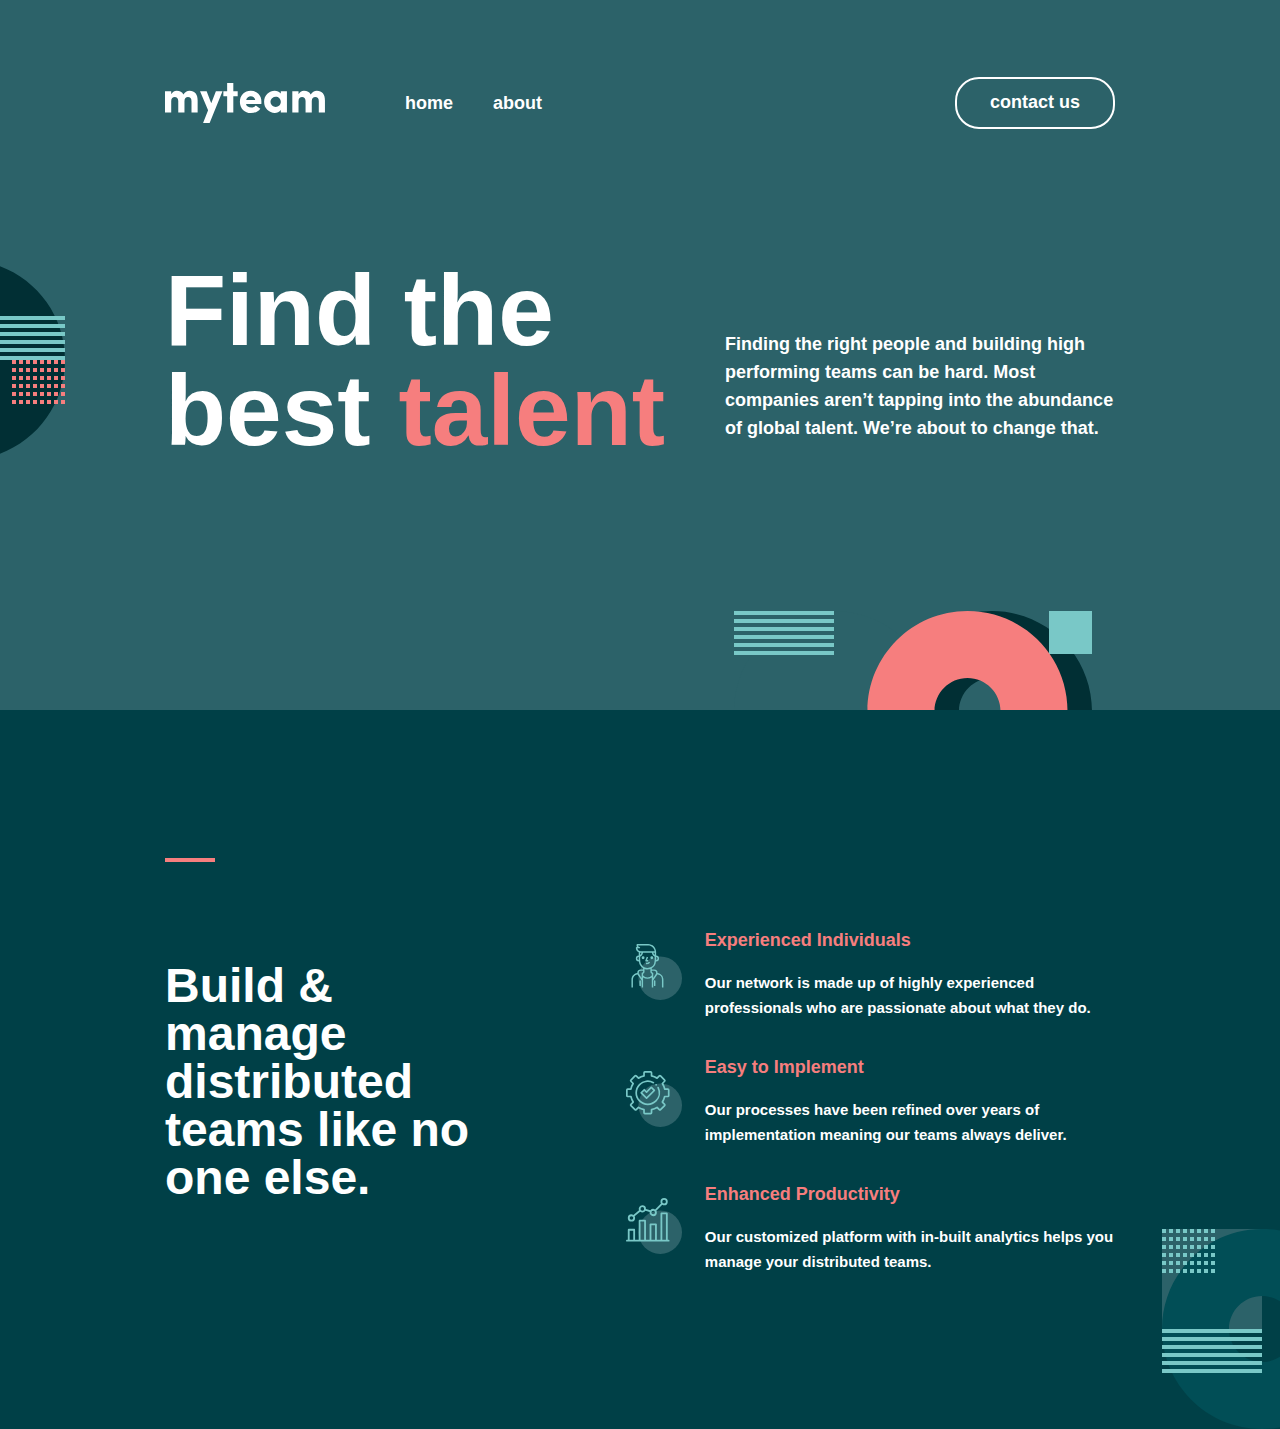
==== index.html @ ae68f4cc "add setting-section" ====
<!DOCTYPE html>
<html lang="en">
<head>
  <meta charset="UTF-8">
  <meta http-equiv="X-UA-Compatible" content="IE=edge">
  <meta name="viewport" content="width=device-width, initial-scale=1.0">
  <title>MyTeam</title>

  <!-- Google fonts -->


  <!-- STYLESHEET -->
  <link rel="stylesheet" href="css/normalize.css">
  <link rel="stylesheet" href="css/style.css">
</head>
<body>
  <!-- SITE_HEADER -->
  <header class="header">
    <div class="container">
      <nav class="site-nav">
        <a class="logo-link" href="index.html"><img class="logo" src="/img/myteam.svg" alt="Myteamlogo" width="160" height="40"></a>
        <ul class="navbar-list">
          <li class="navbar-item">
            <a href="#" class="navbar-link">home</a>
          </li>
          <li class="navbar-item">
            <a href="#" class="navbar-link">about</a>
          </li>
        </ul>
        <a href="#" class="navbar-link navbar-button">contact us</a>
      </nav>
    </div>

    <!-- SITE-HERO -->
    <div class="container">
      <div class="hero">
        <img src="/img/directors-circle.svg" alt="director-circle" class="director-circle">
        <img src="/img/hero-circle-red.svg" alt="hero-circle-red" class="hero-circle-red">
        <h1 class="site-title">Find the best <span class="hero-highlight-word">talent</span></h1>
        <p class="site-text">Finding the right people and building high performing teams can be hard. Most companies aren’t tapping into the abundance of global talent. We’re about to change that.</p>
      </div>
    </div>
  </header>

  <!-- SECTION -->
  <section class="setting-section">
    <div class="container">
      <div class="wrapper">
        <hr class="setting-section-line">
        <h2 class="setting-title">Build & manage distributed teams like no one else.</h2>
        <div class="setting-features">
          <div class="setting-feature-item">
            <img src="/img/icon-circle-man.svg" alt="icon-man" width="56" height="56" class="setting-feature-item-img">
            <div class="setting-feature-item-info">
              <h3 class="setting-feature-item-info-title">Experienced Individuals</h3>
              <p class="setting-feature-item-info-text">
                Our network is made up of highly experienced professionals who are passionate about what they do.
              </p>
            </div>
          </div>

          <div class="setting-feature-item">
            <img src="/img/icon-circle-check-cog.svg" alt="check-cog" width="56" height="56" class="setting-feature-item-img">
            <div class="setting-feature-item-info">
              <h3 class="setting-feature-item-info-title">Easy to Implement</h3>
              <p class="setting-feature-item-info-text">
                Our processes have been refined over years of implementation meaning our teams always deliver.
              </p>
            </div>
          </div>

          <div class="setting-feature-item">
            <img src="/img/icon-circle-line-chart.svg" alt="line-chart" width="56" height="56" class="setting-feature-item-img">
            <div class="setting-feature-item-info">
              <h3 class="setting-feature-item-info-title">Enhanced Productivity</h3>
              <p class="setting-feature-item-info-text">
                Our customized platform with in-built analytics helps you manage your distributed teams.
              </p>
            </div>
          </div>

          <img class="setting-feature-client-circle" src="img/clients-circle.svg" alt="clients-circle" width="200" height="200" >
        </div>
      </div>
    </div>
  </section>




</body>
</html>
---- css/style.css ----
/* FONTS */
@font-face {
  font-family: 'Poppins';
  src: url('fonts/Poppins-SemiBold.woff2') format('woff2'),
  url('fonts/Poppins-SemiBold.woff') format('woff');
  font-weight: 600;
  font-style: normal;
  font-display: swap;
}

@font-face {
  font-family: 'Poppins';
  src: url('fonts/Poppins-Bold.woff2') format('woff2'),
  url('fonts/Poppins-Bold.woff') format('woff');
  font-weight: bold;
  font-style: normal;
  font-display: swap;
}


/* Custom Prop */
:root{
  --Midnight-Green: #014E56;
  --Light-Coral: #f67e7e;
  --Rapture-Blue: #79c8c9;
  --Polic-Blue: #2c6269;
  --Deep-Jungle-Green:#004047;
  --Sacramento-State-Green: #012f34;
  --Dark-Green: #002529;
}

/* GLOBAL STYLES */

html{
  box-sizing: border-box;
  height: 100%;
  scroll-behavior: smooth;
}

*,
*::before,
*::after{
  box-sizing: inherit;
}

body{
  display: flex;
  flex-direction: column;
  height: 100%;
  margin: 0;
  padding: 0;
  font-size: 16px;
  line-height: 1.5;
  font-family: "Roboto", "Arial", sans-serif;
  background-color: var();
  color: var();
}

img{
  max-width: 100%;
  height: auto;
}


/* CONTAINER*/
.container{
  width: 100%;
  max-width: 1440px;
  padding-left: 165px;
  padding-right: 165px;
  margin-left: auto;
  margin-right: auto;
}

/* MAIN CONTENT */
.main-content{
  flex-grow: 1;
}

/* SITE-HEADER */
.header {
  background-color: var(--Polic-Blue);
}

.site-nav {
  width: 100%;
  max-width: 1110px;
  display: flex;
  align-items: center;
  padding-top: 77px;
  padding-bottom: 77px;

}
.logo-link{
  text-decoration: none;

}

.logo {
  display: block;
  object-fit: cover;
  margin-right: 80px;
  width: 160px;
  height: 40px;
}
.navbar-list {
  display: flex;
  list-style: none;
  margin: 0;
  padding: 0;
}
.navbar-item:not(:last-child){
  margin-right: 40px;
}
.navbar-link {
  color: #fff;
  text-decoration: none;
  font-family: "Livvic" sans-serif;
  font-size: 18px;
  line-height: 28px;
  font-weight: 600;
}
.navbar-link:hover{
  color: var(--Light-Coral);
}
.navbar-button {
  margin-left: auto;
  padding: 9px 33px 11px 33px;
  font-family: "Livvic" sans-serif;
  font-size: 18px;
  line-height: 28px;
  font-weight: 600;
  color: #fff;
  border-radius: 24px;
  border: 2px solid #fff;
}
.navbar-button:hover{
  background-color: #fff;
  color: #002529;
}

/* SITE-HERO */
.hero {
  display: flex;
  margin: 0;
  padding: 0;
  align-items: flex-end;
  color: #fff;
  padding-top: 54px;
  padding-bottom: 250px;
  position: relative;
}

.director-circle{
  position: absolute;
  width: 200px;
  height: 200px;
  top: 54px;
  left: -300px
}

.hero-circle-red{
  position: absolute;
  bottom: -20%;
  right: 23px;
  z-index: 1;
}

.site-title {
  width: 605px;
  margin: 0;
  margin-right: 30px;
  padding: 0;
  font-family: "Livvic" sans-serif;
  font-size: 100px;
  line-height: 100px;
  font-weight: 700;
}

.site-text {
  width: 445px;
  margin-left: auto;
  font-family: "Livvic" sans-serif;
  font-size: 18px;
  line-height: 28px;
  font-weight: 600;
}

.hero-highlight-word{
  color: var(--Light-Coral);
}

/* SETTING-SECTION */
.setting-section {
  background-color: var(--Deep-Jungle-Green);
  z-index: 3;


}
.wrapper {
  display: flex;
  align-items: flex-start;
  width: 100%;
  max-width: 1110px;
  padding-top: 198px;
  padding-bottom: 140px;
  position: relative;

}
.setting-section-line{
  position: absolute;
  top: 140px;
  left: 0;
  width: 50px;
  height: 4px;
  border: none;
  background-color: var(--Light-Coral);
}

.setting-title {
  width: 548px;
  padding: 0;
  margin: 0;
  padding-top: 54px;
  margin-right: 125px;
  font-family: "Livvic" sans-serif;
  font-size: 48px;
  line-height: 48px;
  font-weight: 700;
  color: #fff;
}
.setting-features {
}
.setting-feature-item {
  display: flex;
  align-items: center;
}
.setting-feature-item-img {
  display: block;
  width: 56px;
  height: 56px;
  margin-right: 23px;
  object-fit: cover;
}
.setting-feature-item-info {
}
.setting-feature-item-info-title {
  font-family: "Livvic" sans-serif;
  font-size: 18px;
  line-height: 28px;
  font-weight: 700;
  color: var(--Light-Coral);
  margin-bottom: 16px;
}
.setting-feature-item-info-text {
  font-family: "Livvic" sans-serif;
  font-size: 15px;
  line-height: 25px;
  font-weight: 600;
  color: #fff;
}

.setting-feature-client-circle{
  position: absolute;
  right: -247px;
  bottom: 0;
}
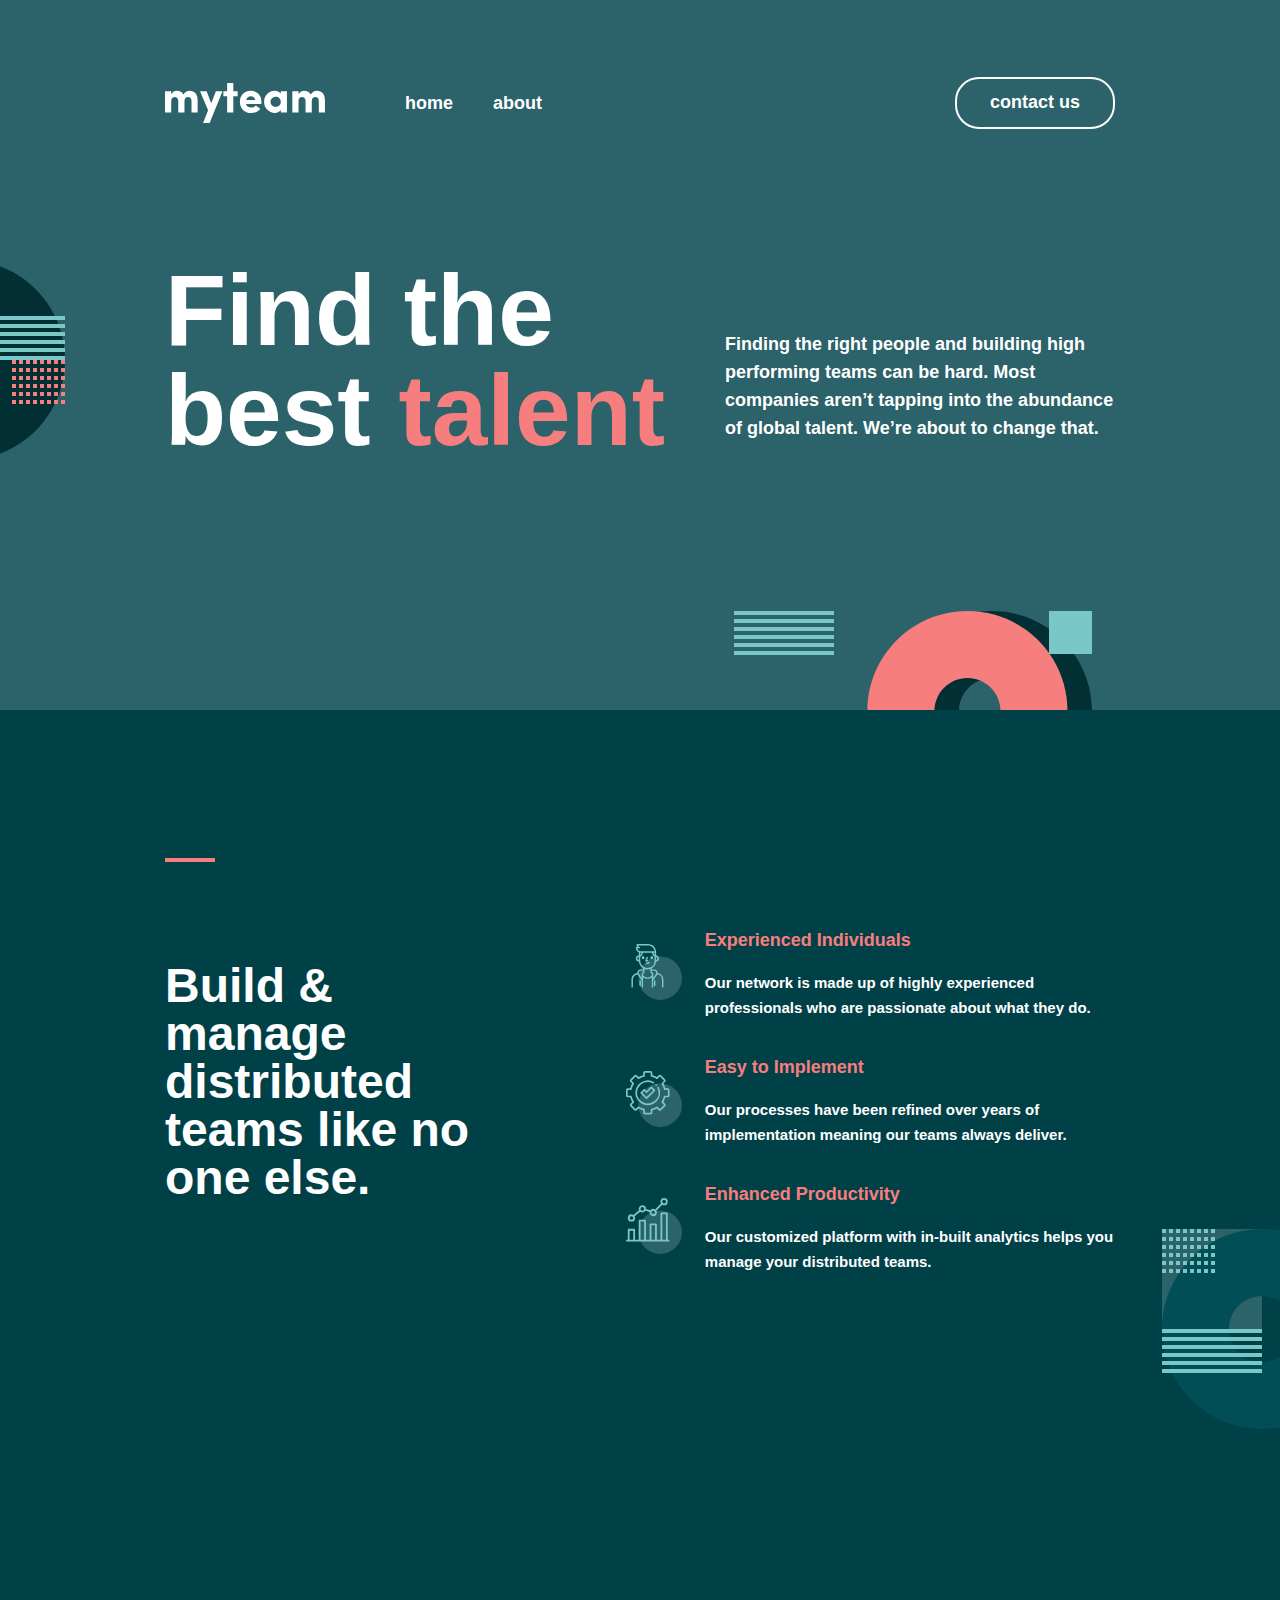
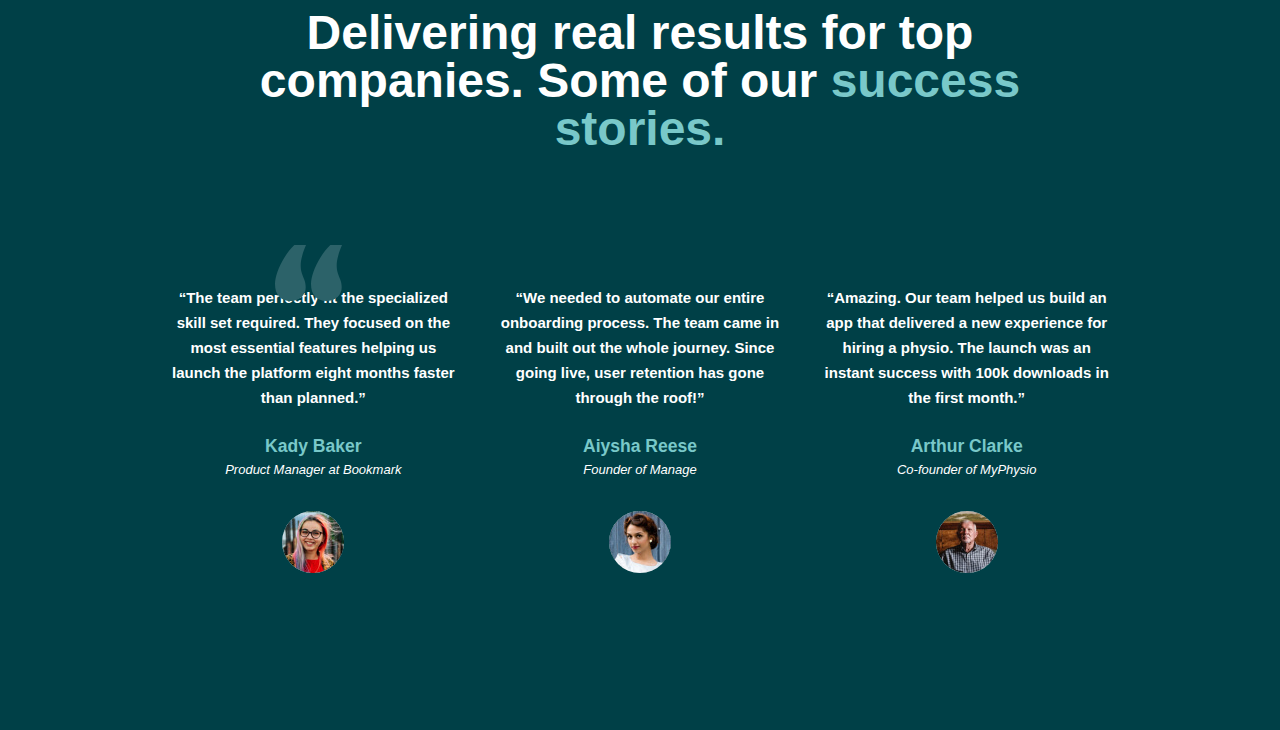
==== commit 46a1e25a: "add success story section" ====
--- a/index.html
+++ b/index.html
@@ -78,8 +78,37 @@
               </p>
             </div>
           </div>
+          <img class="setting-feature-client-circle" src="img/clients-circle.svg" alt="clients-circle" width="200" height="200" >
+        </div>
+      </div>
+    </div>
+  </section>
 
-          <img class="setting-feature-client-circle" src="img/clients-circle.svg" alt="clients-circle" width="200" height="200" >
+  <!-- SECTION -->
+  <section class="success-story-section">
+    <div class="container">
+      <h2 class="success-story-title">Delivering real results for top companies. Some of our <span class="success-story-highlight">success stories.</span></h2>
+      <div class="success-story-telling-wrapper">
+        <div class="success-story-telling-item">
+          <p class="success-story-telling-text"> “The team perfectly fit the specialized skill set required. They focused on the most essential features helping us launch the platform eight months faster than planned.”</p>
+          <img class="quotes" src="/img/icon-quotes.svg" alt="quotes">
+          <h3 class="success-story-telling-person">Kady Baker</h3>
+          <div class="success-story-telling-position">Product Manager at Bookmark</div>
+          <img class="success-story-telling-img" src="/img/kady.jpg" alt="Kady" width="62" height="62">
+        </div>
+
+        <div class="success-story-telling-item">
+          <p class="success-story-telling-text"> “We needed to automate our entire onboarding process. The team came in and built out the whole journey. Since going live, user retention has gone through the roof!”</p>
+          <h3 class="success-story-telling-person">Aiysha Reese</h3>
+          <div class="success-story-telling-position">Founder of Manage</div>
+          <img class="success-story-telling-img" src="/img/aisha.jpg" alt="Kady" width="62" height="62">
+        </div>
+
+        <div class="success-story-telling-item">
+          <p class="success-story-telling-text">“Amazing. Our team helped us build an app that delivered a new experience for hiring a physio. The launch was an instant success with 100k downloads in the first month.”</p>
+          <h3 class="success-story-telling-person">Arthur Clarke</h3>
+          <div class="success-story-telling-position">Co-founder of MyPhysio</div>
+          <img class="success-story-telling-img" src="/img/arthur.jpg" alt="Kady" width="62" height="62">
         </div>
       </div>
     </div>
--- a/css/style.css
+++ b/css/style.css
@@ -264,4 +264,92 @@
   position: absolute;
   right: -247px;
   bottom: 0;
+}
+
+/* STORY-TELLING-STORY-SECTION */
+.success-story-section {
+  padding-top: 140px;
+  padding-bottom: 150px;
+  background-color: var(--Deep-Jungle-Green);
+}
+
+.success-story-title {
+  width: 932px;
+  padding: 0;
+  padding-bottom: 92px;
+  margin-left: auto;
+  margin-right: auto;
+  font-family: "Livvic" sans-serif;
+  font-size: 48px;
+  line-height: 48px;
+  font-weight: 700;
+  color: #fff;
+  text-align: center;
+}
+.success-story-highlight{
+  color: var(--Rapture-Blue);
+
+}
+.success-story-telling-wrapper {
+  display: flex;
+  align-items: center;
+  padding: 0;
+  margin: 0;
+
+}
+.success-story-telling-item {
+  width: 350px;
+  padding: 0;
+  margin: 0;
+  font-family: "Livvic" sans-serif;
+  font-size: 15px;
+  line-height: 25px;
+  font-weight: 600;
+  color: #fff;
+  text-align: center;
+  position: relative;
+  z-index: 7;
+}
+
+.quotes{
+  position: absolute;
+  top: -40px;
+  left: 37%;
+  z-index: 3;
+}
+
+.success-story-telling-item:not(:last-child){
+  margin-right: 30px;
+}
+.success-story-telling-text {
+  padding: 0;
+  margin: 0;
+  padding-bottom: 24px;
+  font-family: "Livvic" sans-serif;
+  font-size: 15px;
+  line-height: 25px;
+  font-weight: 600;
+  color: #fff;
+  z-index: 5;
+
+}
+.success-story-telling-person {
+  padding: 0;
+  margin: 0;
+  padding-bottom: 2px;
+color: var(--Rapture-Blue);
+}
+.success-story-telling-position {
+  padding-bottom: 32px;
+  font-family: "Livvic" sans-serif;
+  font-size: 13px;
+  line-height: 18px;
+  font-weight: 500;
+  font-style: italic;
+}
+.success-story-telling-img {
+  width: 62px;
+  height: 62px;
+  object-fit: cover;
+  border-radius: 50%;
 }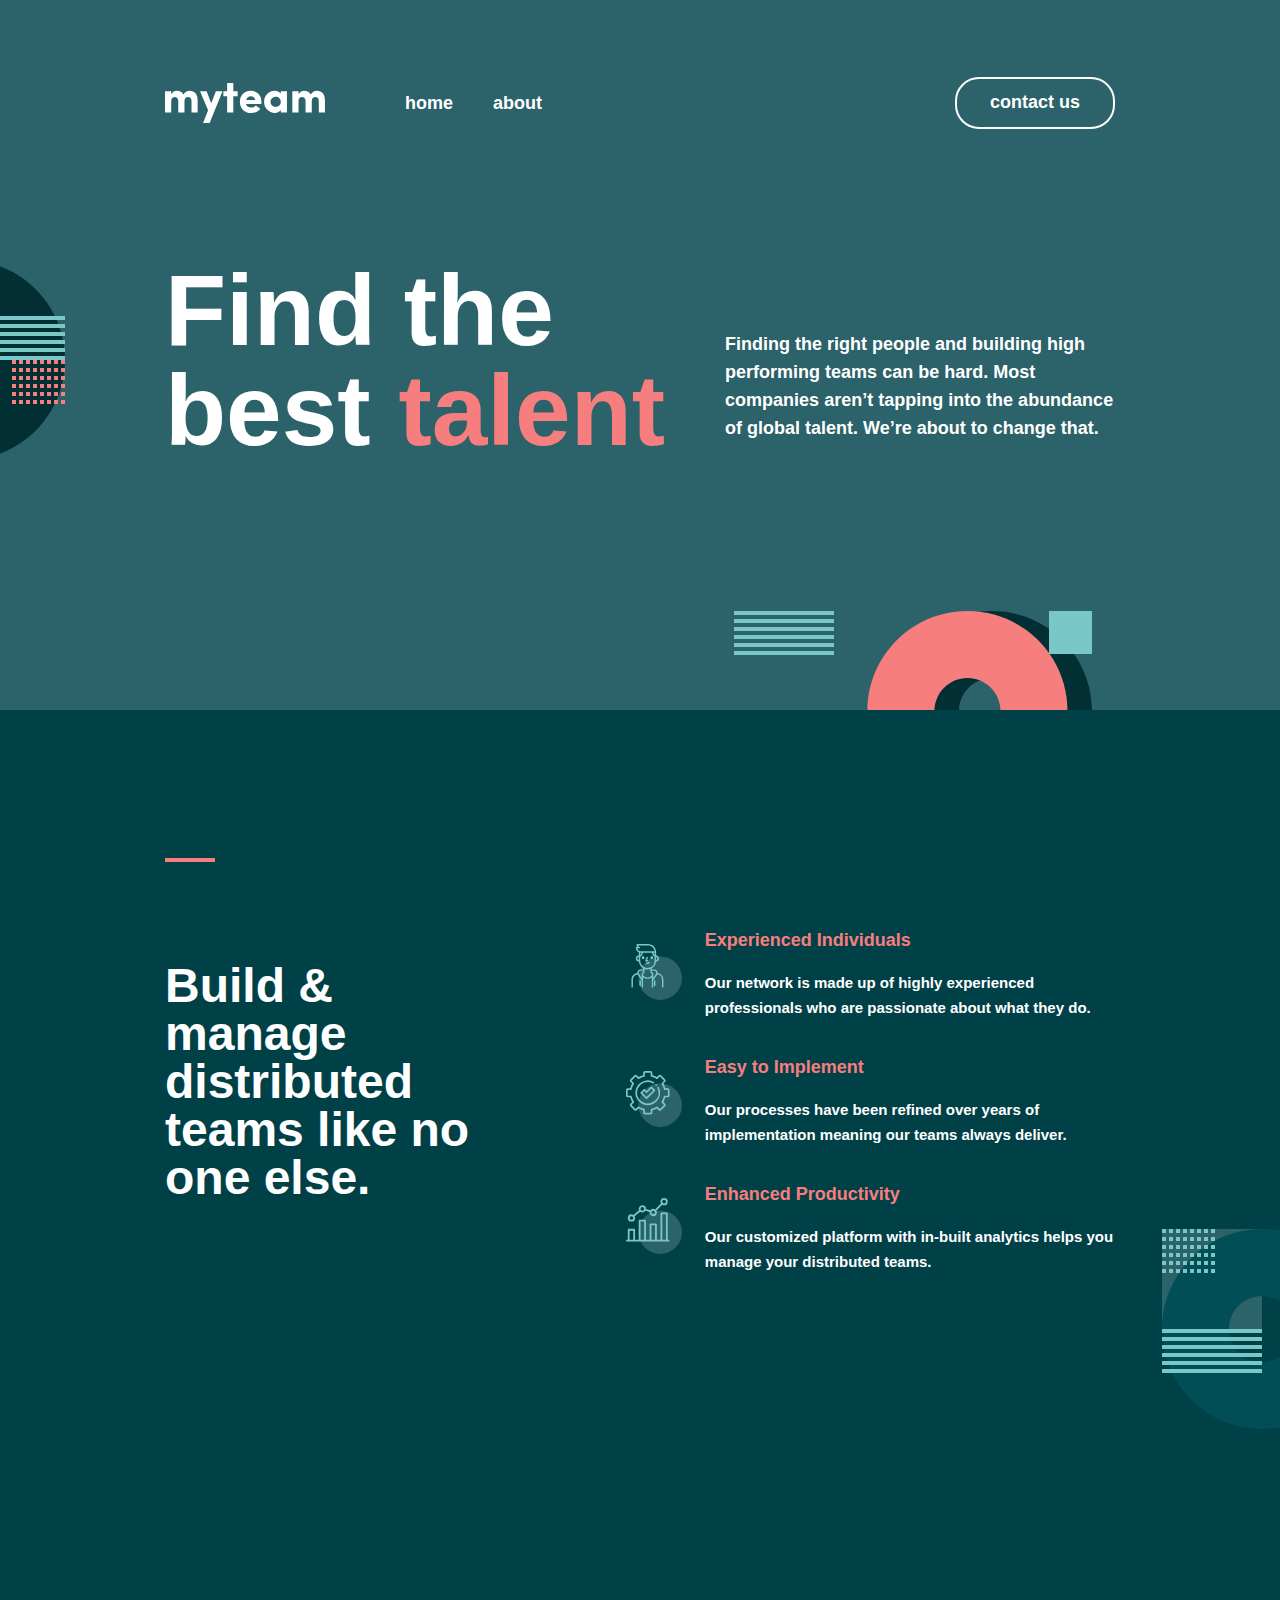
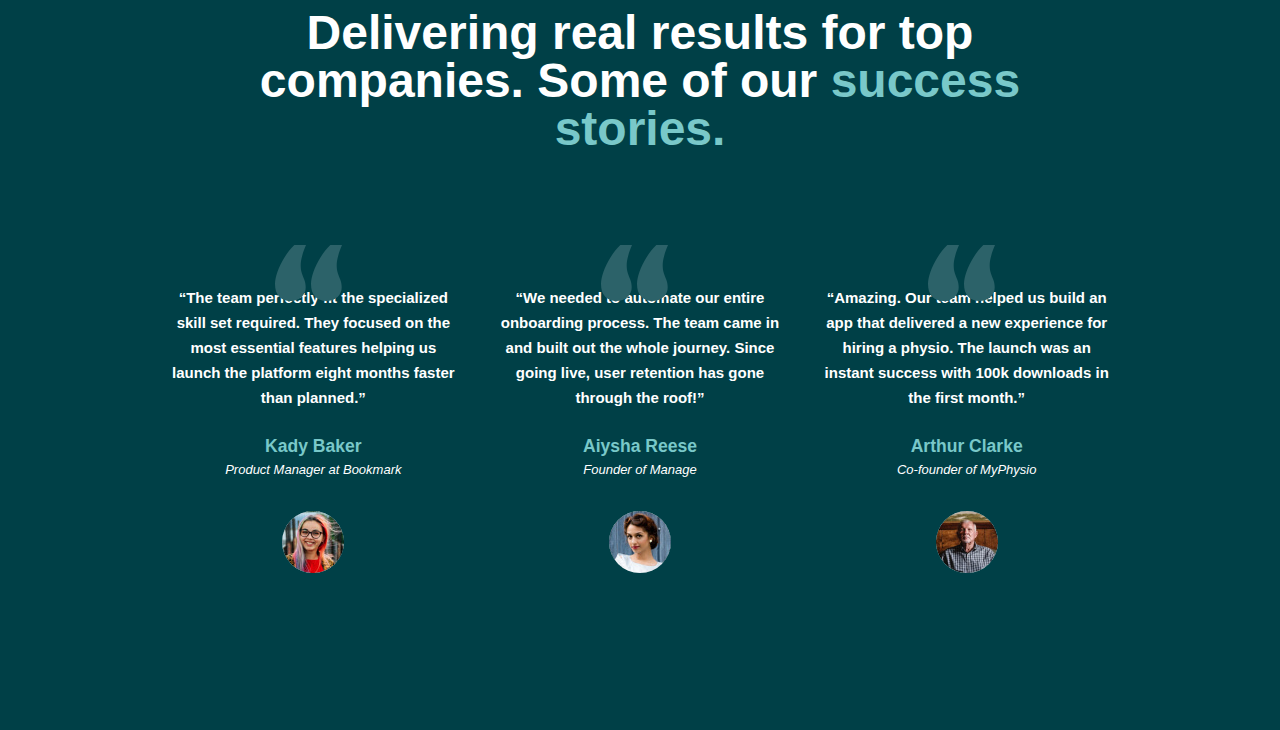
==== commit 0e8da145: "add quotes" ====
--- a/index.html
+++ b/index.html
@@ -99,6 +99,7 @@
 
         <div class="success-story-telling-item">
           <p class="success-story-telling-text"> “We needed to automate our entire onboarding process. The team came in and built out the whole journey. Since going live, user retention has gone through the roof!”</p>
+          <img class="quotes" src="/img/icon-quotes.svg" alt="quotes">
           <h3 class="success-story-telling-person">Aiysha Reese</h3>
           <div class="success-story-telling-position">Founder of Manage</div>
           <img class="success-story-telling-img" src="/img/aisha.jpg" alt="Kady" width="62" height="62">
@@ -106,6 +107,7 @@
 
         <div class="success-story-telling-item">
           <p class="success-story-telling-text">“Amazing. Our team helped us build an app that delivered a new experience for hiring a physio. The launch was an instant success with 100k downloads in the first month.”</p>
+          <img class="quotes" src="/img/icon-quotes.svg" alt="quotes">
           <h3 class="success-story-telling-person">Arthur Clarke</h3>
           <div class="success-story-telling-position">Co-founder of MyPhysio</div>
           <img class="success-story-telling-img" src="/img/arthur.jpg" alt="Kady" width="62" height="62">
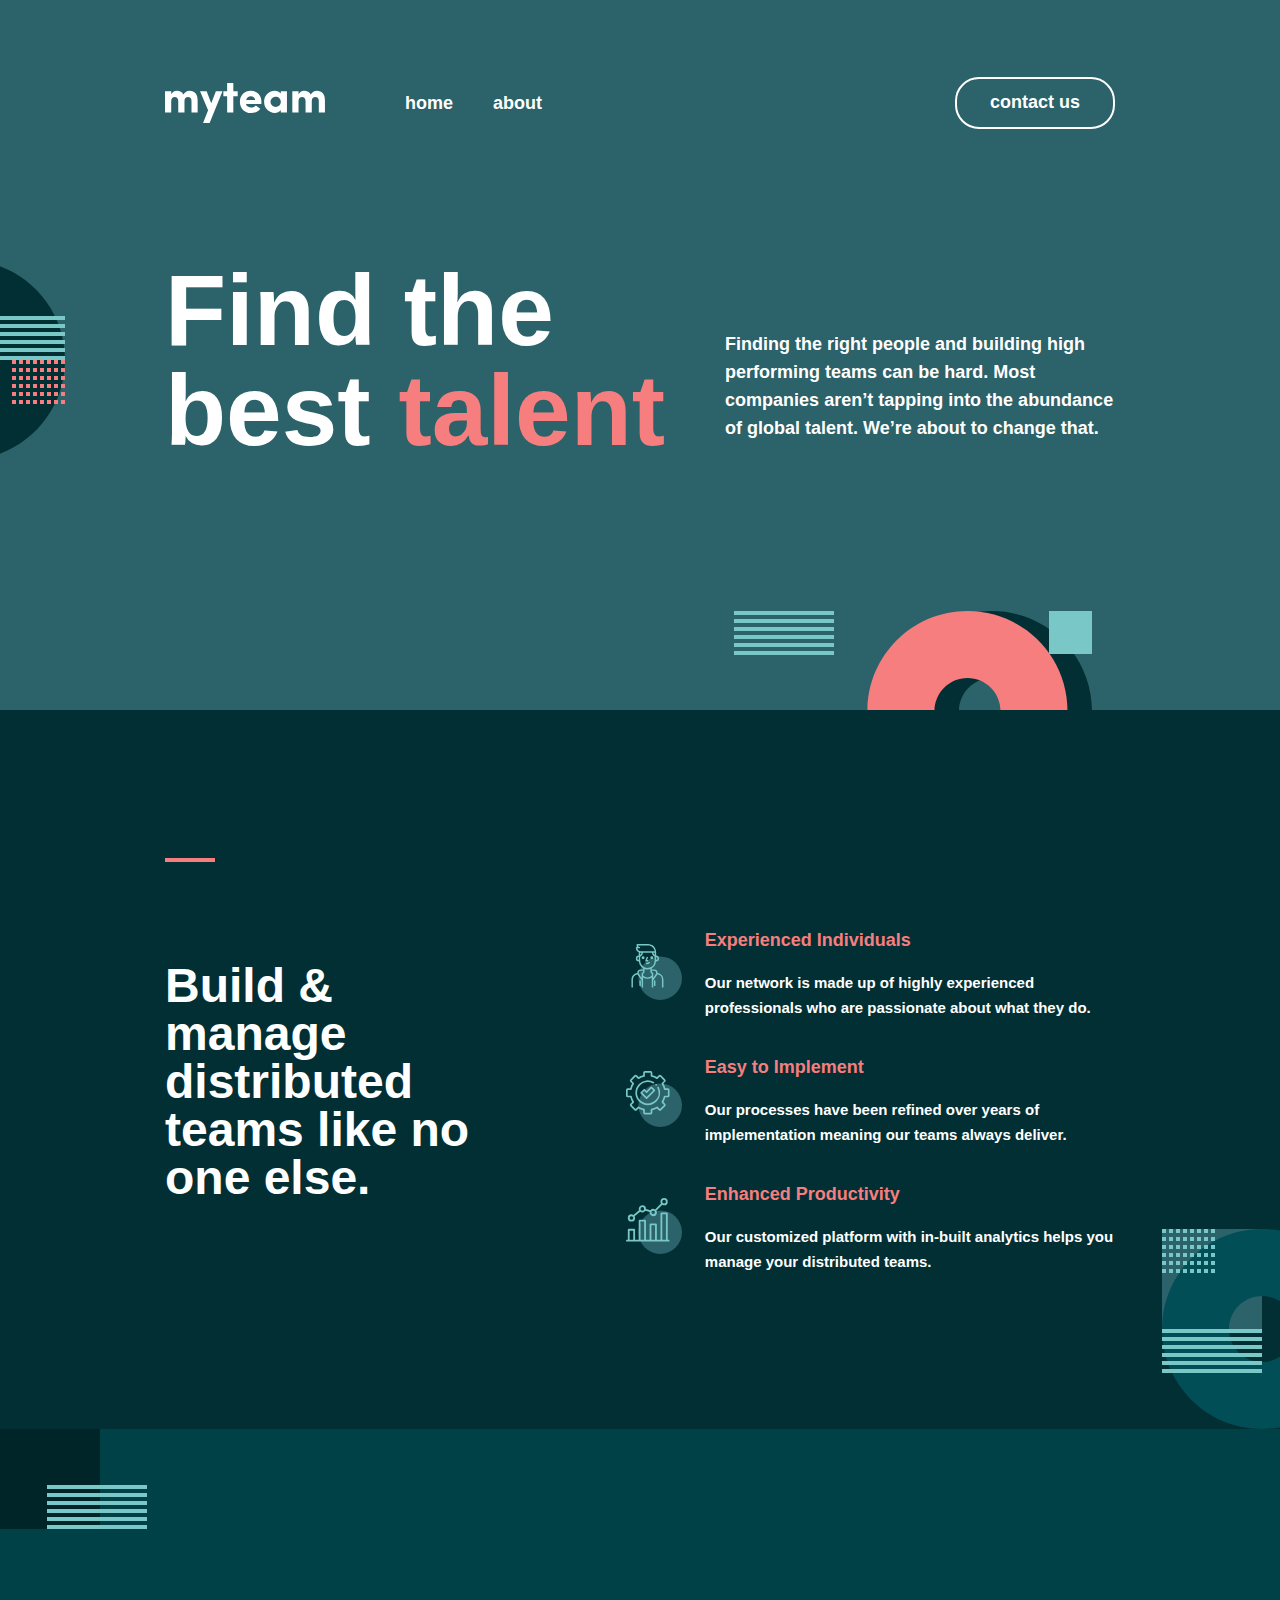
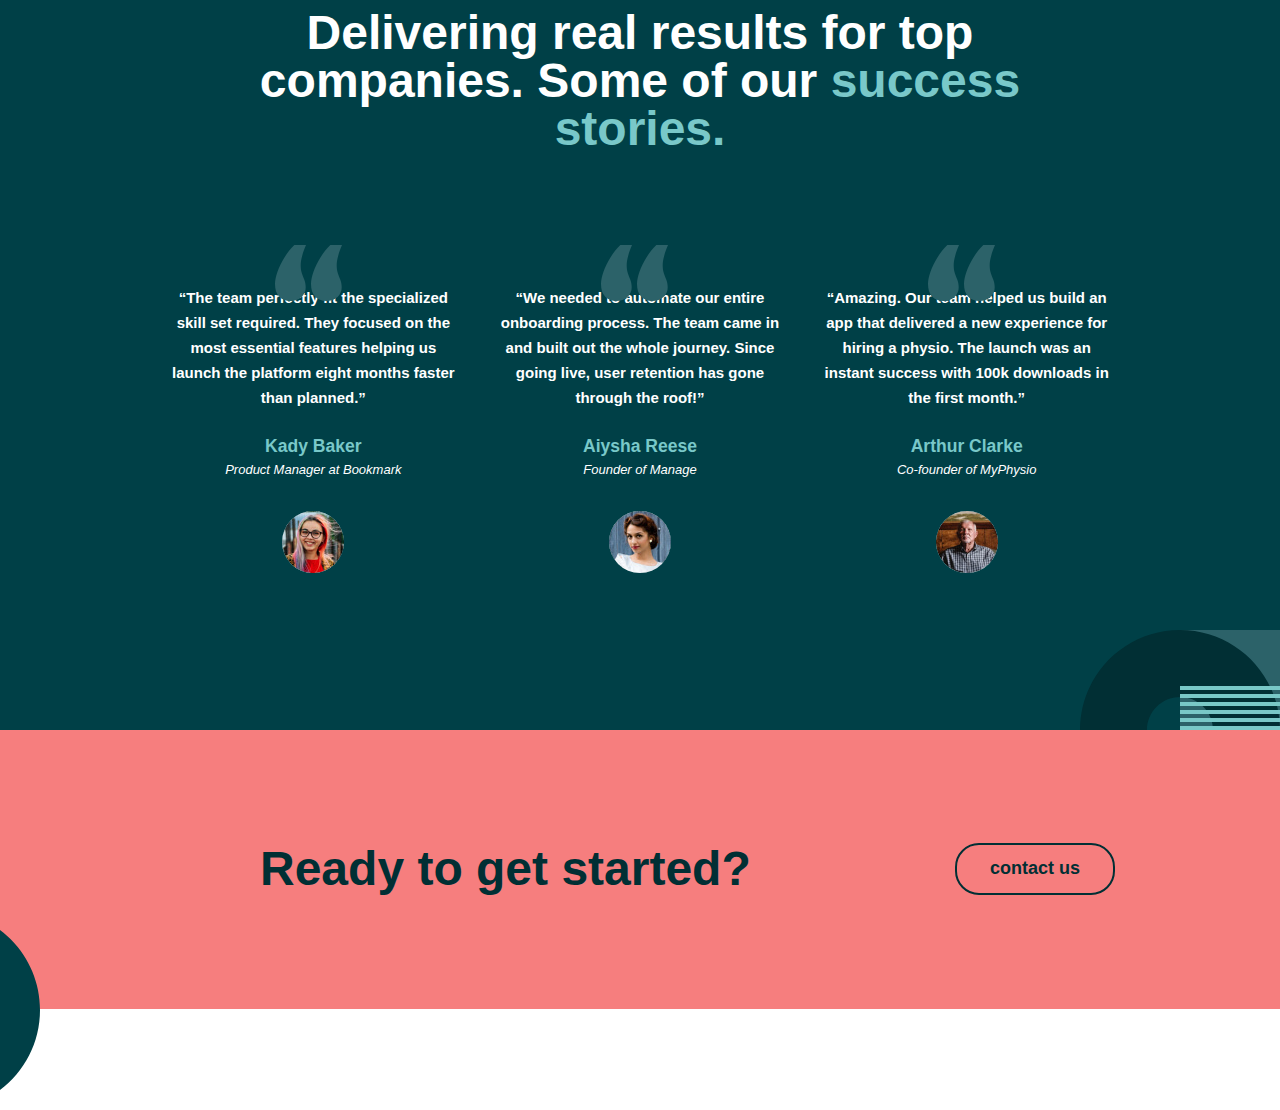
==== commit f951857f: "add ready section" ====
--- a/index.html
+++ b/index.html
@@ -27,7 +27,7 @@
             <a href="#" class="navbar-link">about</a>
           </li>
         </ul>
-        <a href="#" class="navbar-link navbar-button">contact us</a>
+        <a href="#" class="navbar-link button">contact us</a>
       </nav>
     </div>
 
@@ -87,6 +87,8 @@
   <!-- SECTION -->
   <section class="success-story-section">
     <div class="container">
+      <img class="review-bg-left" src="/img/reviews-bg-left.svg" alt="review">
+      <img class="review-bg-right" src="/img/reviews-bg-right.svg" alt="review">
       <h2 class="success-story-title">Delivering real results for top companies. Some of our <span class="success-story-highlight">success stories.</span></h2>
       <div class="success-story-telling-wrapper">
         <div class="success-story-telling-item">
@@ -117,6 +119,18 @@
   </section>
 
 
+  <!-- Ready to get started -->
+  <section class="ready-section">
+    <div class="container">
+      <img src="/img/cta-bg.svg" alt="cta-bg" class="cta-bg">
+      <div class="ready-section-inner">
+        <h2 class="get-ready-title">Ready to get started?</h2>
+        <a href="" class="ready-button button">contact us</a>
+      </div>
+    </div>
+  </section>
+
+
 
 
 </body>
--- a/css/style.css
+++ b/css/style.css
@@ -123,7 +123,7 @@
 .navbar-link:hover{
   color: var(--Light-Coral);
 }
-.navbar-button {
+.button {
   margin-left: auto;
   padding: 9px 33px 11px 33px;
   font-family: "Livvic" sans-serif;
@@ -192,7 +192,7 @@
 
 /* SETTING-SECTION */
 .setting-section {
-  background-color: var(--Deep-Jungle-Green);
+  background-color: var(--Sacramento-State-Green);
   z-index: 3;
 
 
@@ -273,6 +273,10 @@
   background-color: var(--Deep-Jungle-Green);
 }
 
+.container{
+  position: relative;
+}
+
 .success-story-title {
   width: 932px;
   padding: 0;
@@ -352,4 +356,60 @@
   height: 62px;
   object-fit: cover;
   border-radius: 50%;
+}
+
+/* REVIEW-LEFT-BG */
+.review-bg-left{
+  position: absolute;
+  top: -180px;
+  left: 0;
+}
+
+.review-bg-right{
+  position: absolute;
+  right: 0;
+  bottom: -250px;
+  z-index: 7;
+}
+
+
+/* READY TO GET START */
+.ready-section {
+  background-color: var(--Light-Coral);
+  padding-top: 76px;
+  padding-bottom: 76px;
+  z-index: 9;
+}
+
+.container{
+  position: relative;
+}
+
+.ready-section-inner {
+  display: flex;
+  align-items: center;
+}
+.get-ready-title {
+  padding-left: 95px;
+  font-family: "Livvic" sans-serif;
+  font-size: 48px;
+  line-height: 48px;
+  font-weight: 700;
+  color: #012F34;
+}
+.ready-button {
+  border: 2px solid #012F34;
+  color:#012F34;
+  text-decoration: none;
+}
+
+.ready-button:hover{
+  color: #fff;
+  background-color: #012f34;
+}
+
+.cta-bg{
+  position: absolute;
+  top: 60px;
+  right: 1240px;
 }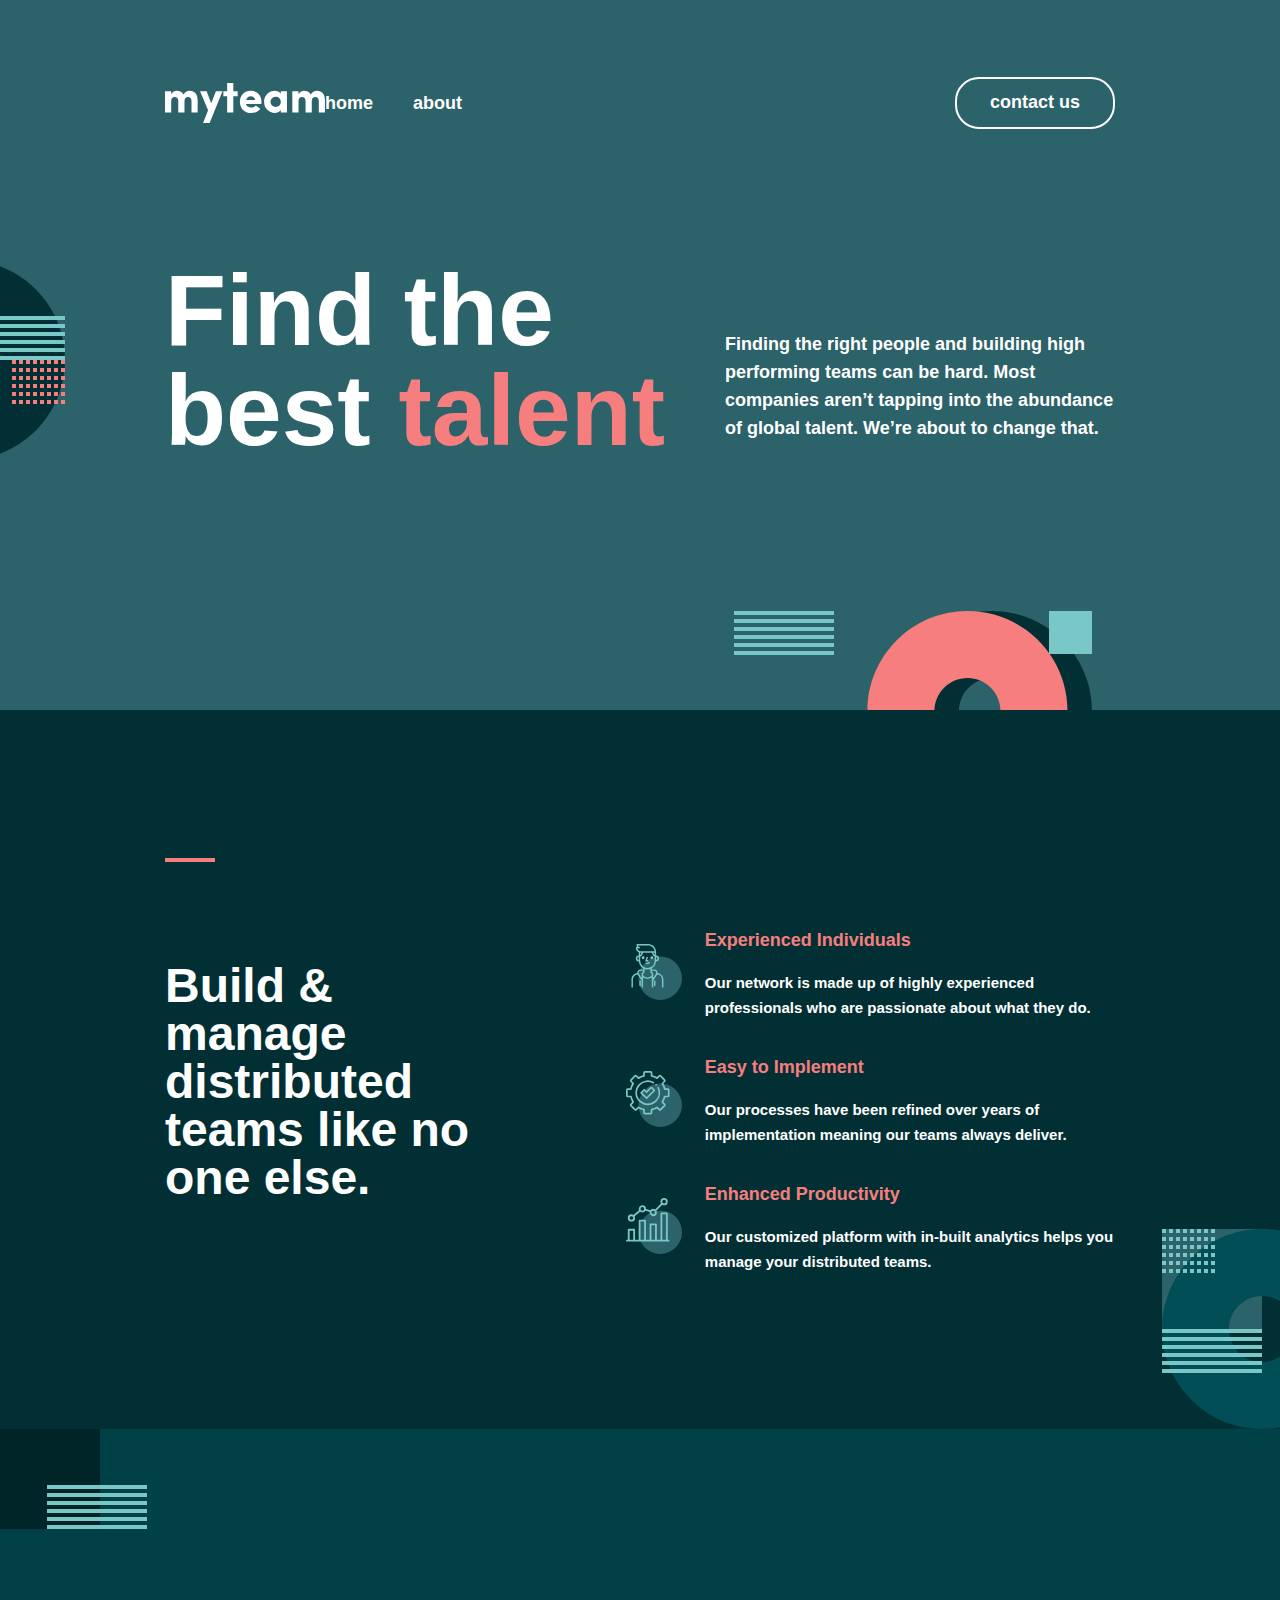
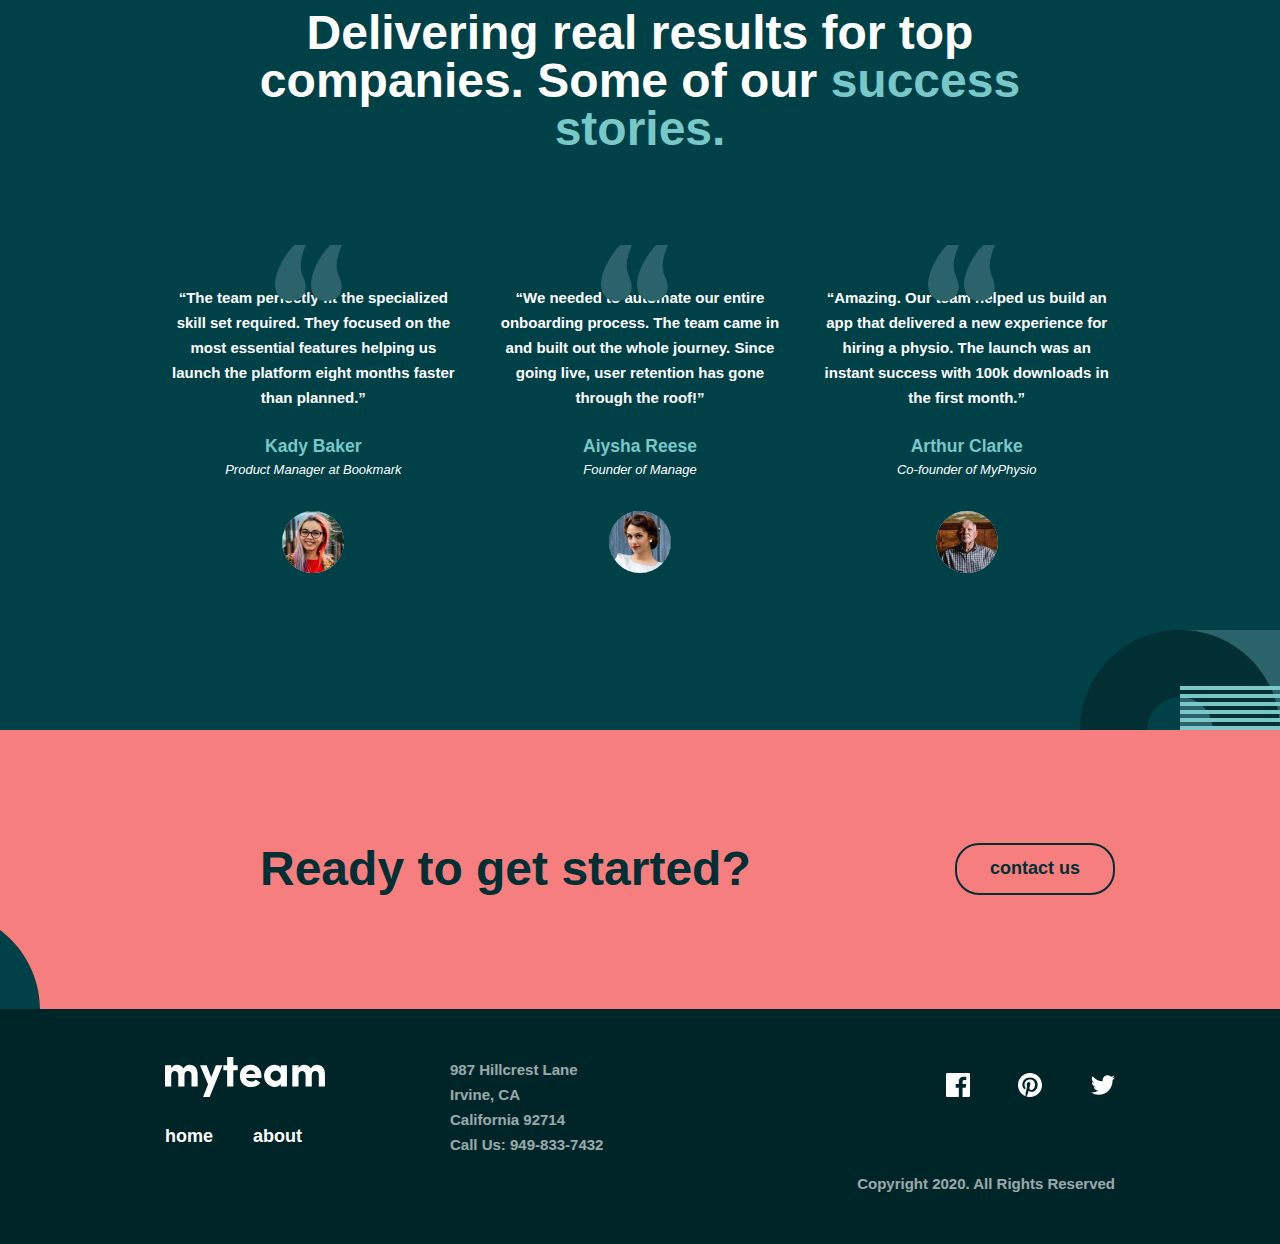
==== commit 9ba0c806: "add footer social:hover color" ====
--- a/index.html
+++ b/index.html
@@ -130,6 +130,54 @@
     </div>
   </section>
 
+  <!-- SITE-FOOTER -->
+  <footer class="site-footer">
+    <div class="container">
+      <div class="footer-inner">
+        <nav class="footer-navbar">
+          <a class="logo-link" href="index.html"><img class="logo" src="/img/myteam.svg" alt="footer-logo" width="160" height="40"></a>
+          <ul class="footer-navbar-list">
+            <li class="footer-nabar-item"><a href="#" class="navbar-link">home</a></li>
+            <li class="footer-nabar-item"><a href="#" class="navbar-link">about</a></li>
+          </ul>
+        </nav>
+        <!-- FOOTER-ADDRESS -->
+        <div class="footer-address">
+          <span>987 Hillcrest Lane<br> Irvine, CA<br> California 92714<br> Call Us: 949-833-7432</span>
+
+        </div>
+
+        <!-- FOOTER-SOCIAL -->
+        <div class="footer-social">
+          <ul class="social-list">
+            <li class="social-item">
+              <a href="#" class="social-link">
+                <svg id=facebook-icon width="24" height="24" fill="#fff" xmlns="http://www.w3.org/2000/svg">
+                  <path d="M22.675 0H1.325C.593 0 0 .593 0 1.325v21.351C0 23.407.593 24 1.325 24H12.82v-9.294H9.692v-3.622h3.128V8.413c0-3.1 1.893-4.788 4.659-4.788 1.325 0 2.463.099 2.795.143v3.24l-1.918.001c-1.504 0-1.795.715-1.795 1.763v2.313h3.587l-.467 3.622h-3.12V24h6.116c.73 0 1.323-.593 1.323-1.325V1.325C24 .593 23.407 0 22.675 0Z" fill="CurrentColor"></path>
+                  </svg>
+            </a>
+          </li>
+            <li class="social-item">
+              <a href="#" class="social-link">
+              <svg width="24" height="24" fill="none" xmlns="http://www.w3.org/2000/svg">
+                <path d="M12 0C5.373 0 0 5.372 0 12c0 5.084 3.163 9.426 7.627 11.174-.105-.949-.2-2.405.042-3.441.218-.937 1.407-5.965 1.407-5.965s-.359-.719-.359-1.782c0-1.668.967-2.914 2.171-2.914 1.023 0 1.518.769 1.518 1.69 0 1.029-.655 2.568-.994 3.995-.283 1.194.599 2.169 1.777 2.169 2.133 0 3.772-2.249 3.772-5.495 0-2.873-2.064-4.882-5.012-4.882-3.414 0-5.418 2.561-5.418 5.207 0 1.031.397 2.138.893 2.738a.36.36 0 0 1 .083.345l-.333 1.36c-.053.22-.174.267-.402.161-1.499-.698-2.436-2.889-2.436-4.649 0-3.785 2.75-7.262 7.929-7.262 4.163 0 7.398 2.967 7.398 6.931 0 4.136-2.607 7.464-6.227 7.464-1.216 0-2.359-.631-2.75-1.378l-.748 2.853c-.271 1.043-1.002 2.35-1.492 3.146C9.57 23.812 10.763 24 12 24c6.627 0 12-5.373 12-12 0-6.628-5.373-12-12-12Z" fill="CurrentColor"/>
+                </svg>
+            </a>
+          </li>
+            <li class="social-item">
+              <a href="#" class="social-link">
+                <svg width="24" height="20" fill="none" xmlns="http://www.w3.org/2000/svg">
+              <path d="M24 2.557a9.83 9.83 0 0 1-2.828.775A4.932 4.932 0 0 0 23.337.608a9.864 9.864 0 0 1-3.127 1.195A4.916 4.916 0 0 0 16.616.248c-3.179 0-5.515 2.966-4.797 6.045A13.978 13.978 0 0 1 1.671 1.149a4.93 4.93 0 0 0 1.523 6.574 4.903 4.903 0 0 1-2.229-.616c-.054 2.281 1.581 4.415 3.949 4.89a4.935 4.935 0 0 1-2.224.084 4.928 4.928 0 0 0 4.6 3.419A9.9 9.9 0 0 1 0 17.54a13.94 13.94 0 0 0 7.548 2.212c9.142 0 14.307-7.721 13.995-14.646A10.025 10.025 0 0 0 24 2.557Z" fill="CurrentColor"/>
+              </svg>
+            </a></li>
+          </ul>
+          <div class="copy-right">Copyright 2020. All Rights Reserved</div>
+        </div>
+
+      </div>
+    </div>
+
+  </footer>
 
 
 
--- a/css/style.css
+++ b/css/style.css
@@ -341,7 +341,7 @@
   padding: 0;
   margin: 0;
   padding-bottom: 2px;
-color: var(--Rapture-Blue);
+  color: var(--Rapture-Blue);
 }
 .success-story-telling-position {
   padding-bottom: 32px;
@@ -412,4 +412,101 @@
   position: absolute;
   top: 60px;
   right: 1240px;
+  z-index: 11;
+}
+
+/* SITE-FOOTER */
+.site-footer {
+  background-color: var(--Dark-Green);
+  z-index: 13;
+}
+.container {
+}
+
+.footer-inner {
+  display: flex;
+  align-items: flex-start;
+  padding-top: 48px;
+  padding-bottom: 48px;
+}
+
+.footer-navbar {
+  margin: 0;
+  padding: 0;
+  margin-right: 125px;
+}
+
+.logo {
+  display: block;
+  object-fit: cover;
+  width: 160px;
+  height: 40px;
+  margin: 0;
+  padding: 0;
+}
+
+.footer-navbar-list {
+  display: flex;
+  align-items: center;
+  margin: 0;
+  padding: 0;
+}
+
+.footer-nabar-item {
+  padding-top: 25px;
+  list-style: none;
+}
+
+.footer-nabar-item:not(:last-child){
+  margin-right: 40px;
+}
+
+.navbar-link {
+}
+
+.footer-address {
+  font-family: "Livvic" sans-serif;
+  font-size: 15px;
+  line-height: 25px;
+  font-weight: 600;
+  color: #fff;
+  opacity: 0.6;
+  mix-blend-mode: normal;
+
+}
+
+.footer-social {
+  margin-left: auto;
+}
+.social-list {
+  display: flex;
+  align-items: center;
+  list-style: none;
+}
+
+.social-item {
+  margin: 0;
+  padding: 0;
+  margin-left: auto;
+  padding-bottom: 51px;
+}
+
+.social-link {
+  text-decoration: none;
+  color: #fff;
+}
+
+.social-link:hover{
+  color: var(--Light-Coral);
+}
+
+
+.copy-right {
+  font-family: "Livvic" sans-serif;
+  font-size: 15px;
+  line-height: 25px;
+  font-weight: 600;
+  color: #fff;
+  opacity: 0.6;
+  mix-blend-mode: normal;
 }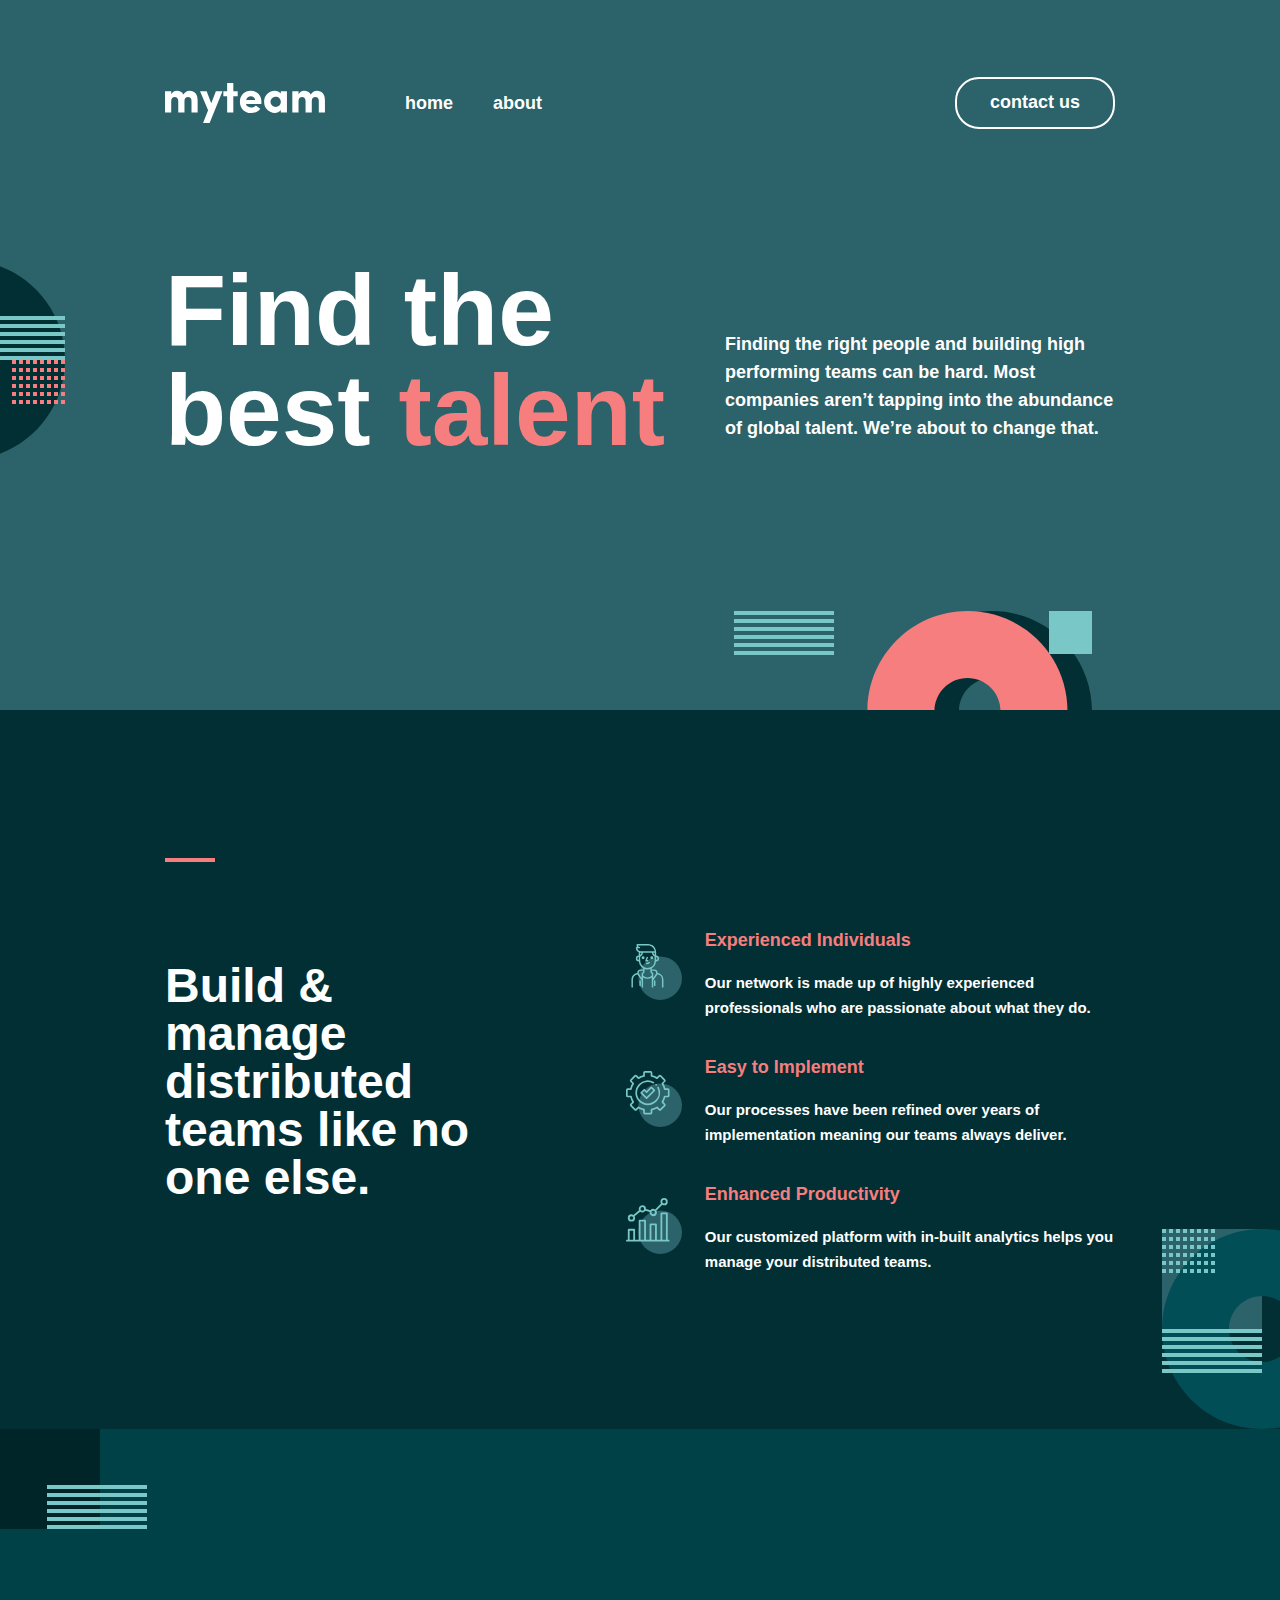
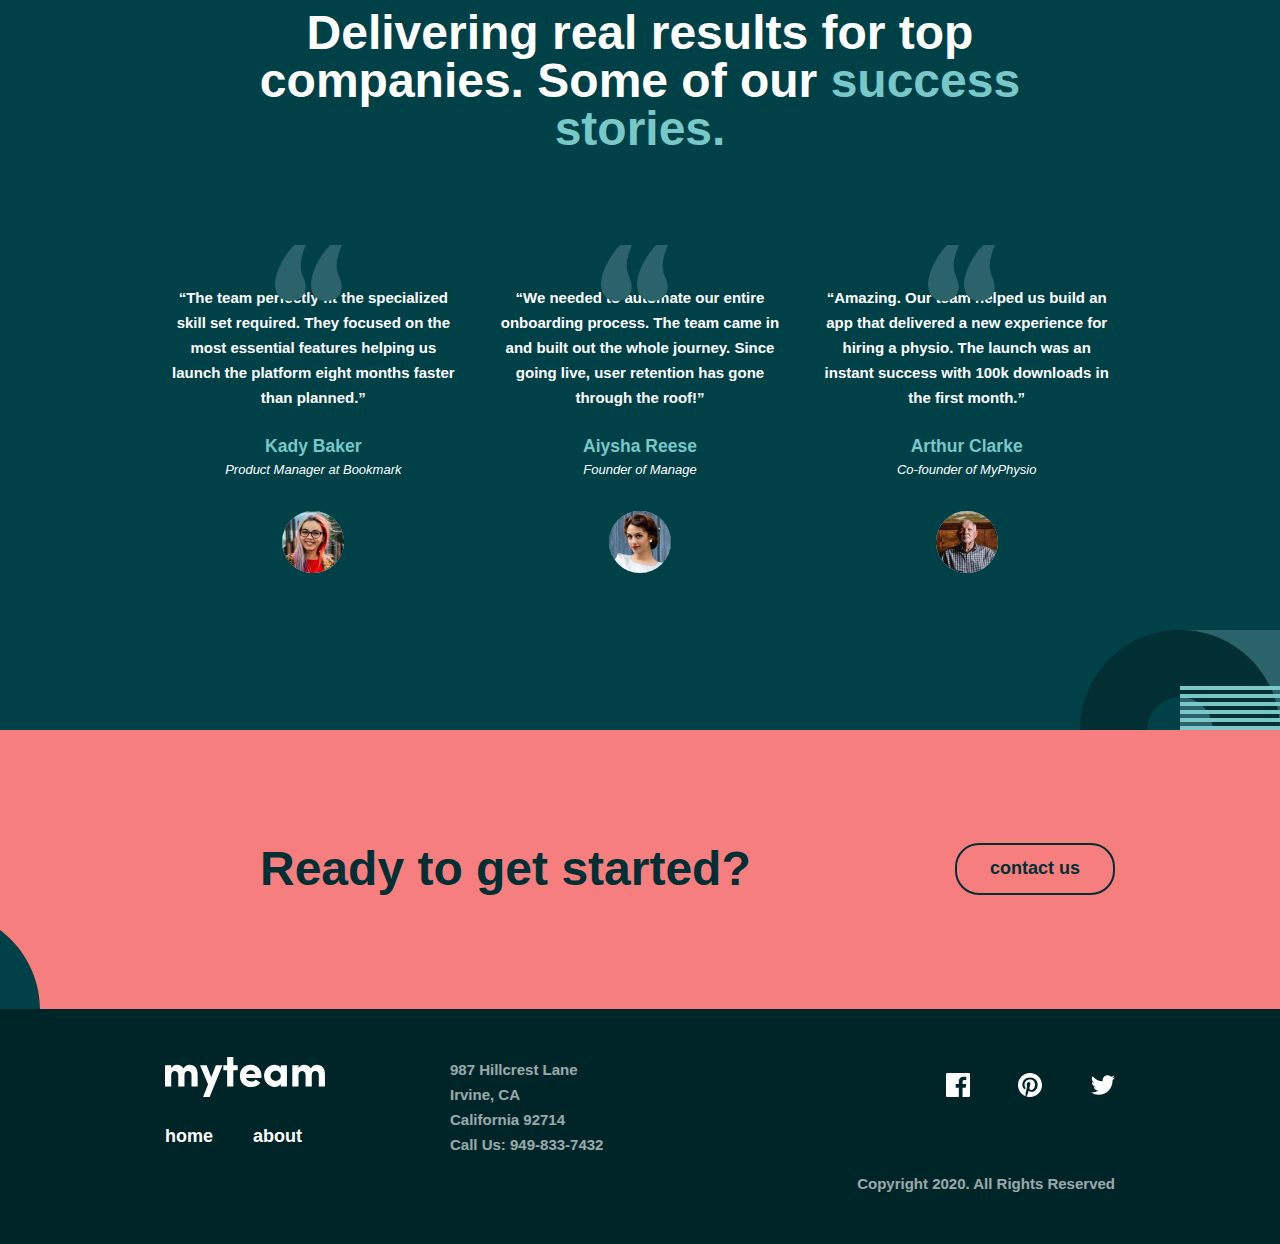
==== commit 7b26528f: "button coursor pointer" ====
--- a/index.html
+++ b/index.html
@@ -135,7 +135,7 @@
     <div class="container">
       <div class="footer-inner">
         <nav class="footer-navbar">
-          <a class="logo-link" href="index.html"><img class="logo" src="/img/myteam.svg" alt="footer-logo" width="160" height="40"></a>
+          <a class="footer-logo-link" href="index.html"><img class="footer-logo" src="/img/myteam.svg" alt="footer-logo" width="160" height="40"></a>
           <ul class="footer-navbar-list">
             <li class="footer-nabar-item"><a href="#" class="navbar-link">home</a></li>
             <li class="footer-nabar-item"><a href="#" class="navbar-link">about</a></li>
--- a/css/style.css
+++ b/css/style.css
@@ -133,6 +133,7 @@
   color: #fff;
   border-radius: 24px;
   border: 2px solid #fff;
+  cursor: pointer;
 }
 .navbar-button:hover{
   background-color: #fff;
@@ -436,7 +437,7 @@
   margin-right: 125px;
 }
 
-.logo {
+.footer-logo {
   display: block;
   object-fit: cover;
   width: 160px;
